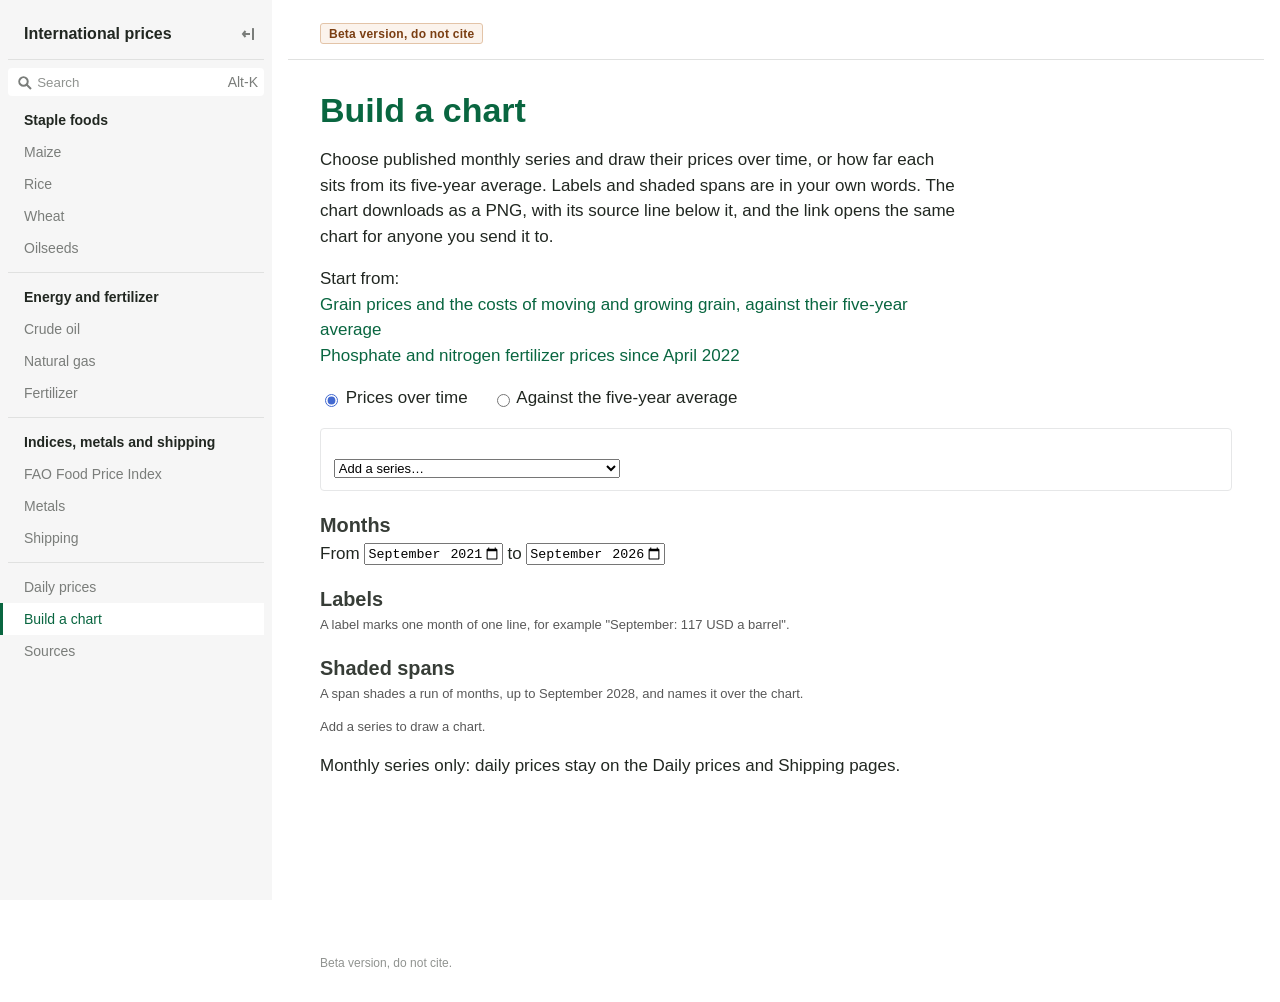
==== build.html @ 590ffc36 "Site build" ====
<!DOCTYPE html>
<html>
<head>
<meta charset="utf-8">
<meta name="viewport" content="width=device-width, initial-scale=1, maximum-scale=1">
<meta name="generator" content="Observable Framework v1.13.4">
<title>Build a chart | International prices</title>
<link rel="preconnect" href="https://fonts.gstatic.com" crossorigin>
<link rel="preload" as="style" href="https://fonts.googleapis.com/css2?family=Source+Serif+4:ital,opsz,wght@0,8..60,200..900;1,8..60,200..900&amp;display=swap" crossorigin>
<link rel="preload" as="style" href="./_import/style.e41ddd15.css">
<link rel="stylesheet" type="text/css" href="https://fonts.googleapis.com/css2?family=Source+Serif+4:ital,opsz,wght@0,8..60,200..900;1,8..60,200..900&amp;display=swap" crossorigin>
<link rel="stylesheet" type="text/css" href="./_import/style.e41ddd15.css">
<link rel="modulepreload" href="./_observablehq/client.f1702668.js">
<link rel="modulepreload" href="./_observablehq/runtime.fa9f71c0.js">
<link rel="modulepreload" href="./_observablehq/stdlib.4fcd34c5.js">
<link rel="modulepreload" href="./_import/components/builder.ec21d744.js">
<link rel="modulepreload" href="./_import/components/fonts.6c240c9a.js">
<link rel="modulepreload" href="./_import/components/builderState.0064c1c8.js">
<link rel="modulepreload" href="./_import/components/commodity.53223391.js">
<link rel="modulepreload" href="./_import/components/format.6a7f54bb.js">
<link rel="modulepreload" href="./_import/components/gapChart.2d4d437c.js">
<link rel="modulepreload" href="./_import/components/priceChart.651ab6d5.js">
<link rel="modulepreload" href="./_import/components/sources.8a8f940e.js">
<link rel="modulepreload" href="./_npm/htl@1.0.0/11521f02.js">
<link rel="modulepreload" href="./_import/components/latest.011583db.js">
<link rel="modulepreload" href="./_import/components/quoteTable.b9e78dae.js">
<link rel="modulepreload" href="./_import/components/chartData.cd747b9e.js">
<link rel="modulepreload" href="./_import/components/png.6f580b3e.js">
<link rel="modulepreload" href="./_npm/@observablehq/plot@0.6.17/93ce672e.js">
<link rel="modulepreload" href="./_npm/apache-arrow@21.2.0/63b06f0b.js">
<link rel="modulepreload" href="./_npm/parquet-wasm@0.9.0/bd2cf640.js">
<link rel="modulepreload" href="./_npm/d3@7.9.0/080cf928.js">
<link rel="modulepreload" href="./_npm/isoformat@0.2.1/604cb63b.js">
<link rel="modulepreload" href="./_npm/interval-tree-1d@1.0.4/f53f17b2.js">
<link rel="modulepreload" href="./_npm/tslib@2.9.1/2dc082bf.js">
<link rel="modulepreload" href="./_npm/flatbuffers@25.9.23/c8db6147.js">
<link rel="modulepreload" href="./_npm/d3-array@3.2.4/b8e751b6.js">
<link rel="modulepreload" href="./_npm/d3-axis@3.0.0/c662ea05.js">
<link rel="modulepreload" href="./_npm/d3-brush@3.0.0/d162d8c6.js">
<link rel="modulepreload" href="./_npm/d3-chord@3.0.1/5cedd0be.js">
<link rel="modulepreload" href="./_npm/d3-color@3.1.0/65d51007.js">
<link rel="modulepreload" href="./_npm/d3-contour@4.0.2/c576a91a.js">
<link rel="modulepreload" href="./_npm/d3-delaunay@6.0.4/8b43826d.js">
<link rel="modulepreload" href="./_npm/d3-dispatch@3.0.1/3fb06f14.js">
<link rel="modulepreload" href="./_npm/d3-drag@3.0.0/20b76948.js">
<link rel="modulepreload" href="./_npm/d3-dsv@3.0.1/097745a2.js">
<link rel="modulepreload" href="./_npm/d3-ease@3.0.1/8683b012.js">
<link rel="modulepreload" href="./_npm/d3-fetch@3.0.1/5c319046.js">
<link rel="modulepreload" href="./_npm/d3-force@3.0.0/33924f3e.js">
<link rel="modulepreload" href="./_npm/d3-format@3.1.2/8d67a1ae.js">
<link rel="modulepreload" href="./_npm/d3-geo@3.1.1/8037bd0b.js">
<link rel="modulepreload" href="./_npm/d3-hierarchy@3.1.2/a9ba0229.js">
<link rel="modulepreload" href="./_npm/d3-interpolate@3.0.1/e0a47f97.js">
<link rel="modulepreload" href="./_npm/d3-path@3.1.0/f9e9e0ab.js">
<link rel="modulepreload" href="./_npm/d3-polygon@3.0.1/2da8eb3b.js">
<link rel="modulepreload" href="./_npm/d3-quadtree@3.0.1/09002e01.js">
<link rel="modulepreload" href="./_npm/d3-random@3.0.1/5108797c.js">
<link rel="modulepreload" href="./_npm/d3-scale@4.0.2/c9f2571b.js">
<link rel="modulepreload" href="./_npm/d3-scale-chromatic@3.1.0/f3c78e0d.js">
<link rel="modulepreload" href="./_npm/d3-selection@3.0.0/28717d05.js">
<link rel="modulepreload" href="./_npm/d3-shape@3.2.0/7c6e2a50.js">
<link rel="modulepreload" href="./_npm/d3-time@3.1.0/3d1d57c6.js">
<link rel="modulepreload" href="./_npm/d3-time-format@4.1.0/643581a8.js">
<link rel="modulepreload" href="./_npm/d3-timer@3.0.1/e99232db.js">
<link rel="modulepreload" href="./_npm/d3-transition@3.0.1/bd07fd9a.js">
<link rel="modulepreload" href="./_npm/d3-zoom@3.0.0/d09f7cc9.js">
<link rel="modulepreload" href="./_npm/binary-search-bounds@2.0.5/5f640032.js">
<link rel="modulepreload" href="./_npm/internmap@2.0.3/af036d7e.js">
<link rel="modulepreload" href="./_npm/delaunator@5.1.0/7b06abe7.js">
<link rel="modulepreload" href="./_npm/robust-predicates@3.0.3/b42f30a7.js">
<link rel="icon" href="data:,"><meta name="robots" content="noindex">
<script type="module">

import {define} from "./_observablehq/client.f1702668.js";
import {registerFile} from "./_observablehq/stdlib.4fcd34c5.js";

registerFile("./data/monthly/fpi.parquet", {"name":"./data/monthly/fpi.parquet","path":"./_file/data/monthly/fpi.cd164179.parquet","lastModified":1793461424431,"size":3063});
registerFile("./data/monthly/history.parquet", {"name":"./data/monthly/history.parquet","path":"./_file/data/monthly/history.7e1f4023.parquet","lastModified":1793461424431,"size":44760});
registerFile("./data/monthly/meta.json", {"name":"./data/monthly/meta.json","mimeType":"application/json","path":"./_file/data/monthly/meta.fbe0e3db.json","lastModified":1793461424431,"size":310});
registerFile("./data/monthly/prices.parquet", {"name":"./data/monthly/prices.parquet","path":"./_file/data/monthly/prices.e11b3de3.parquet","lastModified":1793461424431,"size":10857});
registerFile("./fonts/OpenSans-Bold.ttf", {"name":"./fonts/OpenSans-Bold.ttf","mimeType":"font/ttf","path":"./_file/fonts/OpenSans-Bold.5894a364.ttf","lastModified":1793461424433,"size":224592});
registerFile("./fonts/OpenSans-Italic.ttf", {"name":"./fonts/OpenSans-Italic.ttf","mimeType":"font/ttf","path":"./_file/fonts/OpenSans-Italic.a54dc848.ttf","lastModified":1793461424433,"size":212896});
registerFile("./fonts/OpenSans-Regular.ttf", {"name":"./fonts/OpenSans-Regular.ttf","mimeType":"font/ttf","path":"./_file/fonts/OpenSans-Regular.e64e508b.ttf","lastModified":1793461424433,"size":217360});

define({id: "650b708c", inputs: ["FileAttachment"], outputs: ["builder","prices","history","fpi","meta"], body: async (FileAttachment) => {
const {builder} = await import("./_import/components/builder.ec21d744.js");
const prices = FileAttachment("./data/monthly/prices.parquet").parquet();
const history = FileAttachment("./data/monthly/history.parquet").parquet();
const fpi = FileAttachment("./data/monthly/fpi.parquet").parquet();
const meta = FileAttachment("./data/monthly/meta.json").json();
return {builder,prices,history,fpi,meta};
}});

define({id: "db54a0c3", inputs: ["display","builder","prices","history","fpi","meta","width"], body: (display,builder,prices,history,fpi,meta,width) => {
display(builder({prices, history, fpi, meta, width}));
}});

</script>
</head>
<body>
<input id="observablehq-sidebar-toggle" type="checkbox" title="Toggle sidebar">
<label id="observablehq-sidebar-backdrop" for="observablehq-sidebar-toggle"></label>
<nav id="observablehq-sidebar">
  <ol>
    <label id="observablehq-sidebar-close" for="observablehq-sidebar-toggle"></label>
    <li class="observablehq-link"><a href="./">International prices</a></li>
  </ol>
  <div id="observablehq-search"><input type="search" placeholder="Search"></div>
  <div id="observablehq-search-results"></div>
  <script>{const o=document.querySelector("#observablehq-search");o.setAttribute("data-shortcut",`${/Mac|iPhone/.test(navigator.platform)?"\u2318":"Alt-"}K`);const t=o.querySelector("input"),r=()=>import("./_observablehq/search.5240df30.js");t.addEventListener("focus",r,{once:!0}),t.addEventListener("keydown",r,{once:!0});const c=document.querySelector("#observablehq-sidebar-toggle");addEventListener("keydown",e=>{(e.code==="KeyK"&&e.metaKey&&!e.altKey&&!e.ctrlKey||e.key==="/"&&!e.metaKey&&!e.altKey&&!e.ctrlKey&&e.target===document.body)&&(c.checked?t.focus():(c.click(),t.focus(),c.click()),t.select(),e.preventDefault())});}</script>
  <section>
    <summary>Staple foods</summary>
    <ol>
    <li class="observablehq-link"><a href="./maize">Maize</a></li>
    <li class="observablehq-link"><a href="./rice">Rice</a></li>
    <li class="observablehq-link"><a href="./wheat">Wheat</a></li>
    <li class="observablehq-link"><a href="./oilseeds">Oilseeds</a></li>
    </ol>
  </section>
  <section>
    <summary>Energy and fertilizer</summary>
    <ol>
    <li class="observablehq-link"><a href="./crude-oil">Crude oil</a></li>
    <li class="observablehq-link"><a href="./natural-gas">Natural gas</a></li>
    <li class="observablehq-link"><a href="./fertilizer">Fertilizer</a></li>
    </ol>
  </section>
  <section>
    <summary>Indices, metals and shipping</summary>
    <ol>
    <li class="observablehq-link"><a href="./food-price-index">FAO Food Price Index</a></li>
    <li class="observablehq-link"><a href="./metals">Metals</a></li>
    <li class="observablehq-link"><a href="./shipping">Shipping</a></li>
    </ol>
  </section>
  <ol>
    <li class="observablehq-link"><a href="./daily">Daily prices</a></li>
    <li class="observablehq-link observablehq-link-active"><a href="./build">Build a chart</a></li>
    <li class="observablehq-link"><a href="./sources">Sources</a></li>
  </ol>
</nav>
<script>{const e=document.querySelector("#observablehq-sidebar"),o=document.querySelector("#observablehq-sidebar-toggle"),r=sessionStorage.getItem("observablehq-sidebar");r?o.checked=r==="true":o.indeterminate=!0;for(const t of document.querySelectorAll("#observablehq-sidebar summary")){const s=t.parentElement;switch(sessionStorage.getItem(`observablehq-sidebar:${t.textContent}`)){case"true":s.open=!0;break;case"false":s.classList.contains("observablehq-section-active")||(s.open=!1);break}}addEventListener("beforeunload",()=>sessionStorage.setItem("observablehq-sidebar-scrolly",`${e.scrollTop}`));const a=sessionStorage.getItem("observablehq-sidebar-scrolly");a!=null&&(e.style.cssText="overflow: hidden;",e.scrollTop=+a,e.style.cssText="");}</script>
<div id="observablehq-center">
<header id="observablehq-header">
<span class="beta-tag">Beta version, do not cite</span>
</header>
<main id="observablehq-main" class="observablehq">
<h1 id="build-a-chart" tabindex="-1"><a class="observablehq-header-anchor" href="#build-a-chart">Build a chart</a></h1>
<p>Choose published monthly series and draw their prices over time, or how far each sits from its
five-year average. Labels and shaded spans are in your own words. The chart downloads as a PNG,
with its source line below it, and the link opens the same chart for anyone you send it to.</p>
<div class="observablehq observablehq--block"><!--:650b708c:--></div>
<div class="observablehq observablehq--block"><!--:db54a0c3:--></div>
<p>Monthly series only: daily prices stay on the Daily prices and Shipping pages.</p>
</main>
<footer id="observablehq-footer">
<div>Beta version, do not cite.</div>
</footer>
</div>
</body>
</html>
---- _import/style.e41ddd15.css ----
:root{--monospace: Menlo, Consolas, monospace;--monospace-font: 14px/1.5 var(--monospace);--serif: "Source Serif 4", "Iowan Old Style", "Apple Garamond", "Palatino Linotype", "Times New Roman", "Droid Serif", Times, serif, "Apple Color Emoji", "Segoe UI Emoji", "Segoe UI Symbol";--sans-serif: -apple-system, BlinkMacSystemFont, "avenir next", avenir, helvetica, "helvetica neue", ubuntu, roboto, noto, "segoe ui", arial, sans-serif;--theme-blue: #4269d0;--theme-green: #3ca951;--theme-red: #ff725c;--theme-yellow: #efb118}html{-webkit-text-size-adjust:100%;-webkit-font-smoothing:antialiased;-moz-osx-font-smoothing:grayscale;background:var(--theme-background);color:var(--theme-foreground)}body{font:17px/1.5 var(--serif);margin:0}a[href]{color:var(--theme-foreground-focus)}h1,h2,h3,h4,h5,h6{color:var(--theme-foreground-alt);font-weight:700;line-height:1.15;margin-top:0;margin-bottom:.25rem;text-wrap:balance}h2+p,h3+p,h4+p,h2+table,h3+table,h4+table{margin-top:0}h1+h2{color:var(--theme-foreground);font-size:20px;font-style:italic;font-weight:400;margin-bottom:1rem}a[href]{text-decoration:none}a[href]:hover,a[href]:focus{text-decoration:underline}h1 code,h2 code,h3 code,h4 code,h5 code,h6 code{font-size:90%}pre{line-height:1.5}pre,code,tt{font-family:var(--monospace);font-size:14px}img{max-width:100%}p,table,figure,figcaption,h1,h2,h3,h4,h5,h6,.katex-display{max-width:640px}blockquote,ol,ul{max-width:600px}blockquote{margin:1rem 1.5rem}ul ol{padding-left:28px}hr{height:1px;margin:1rem 0;padding:1rem 0;border:none;background:no-repeat center/100% 1px linear-gradient(to right,var(--theme-foreground-faintest),var(--theme-foreground-faintest))}pre{background-color:var(--theme-background-alt);border-radius:4px;margin:1rem -1rem;max-width:960px;min-height:1.5em;padding:.5rem 1rem;overflow-x:auto;box-sizing:border-box}input:not([type]),input[type=email],input[type=number],input[type=password],input[type=range],input[type=search],input[type=tel],input[type=text],input[type=url]{width:240px}input,canvas,button{vertical-align:middle}button,input,textarea{accent-color:var(--theme-blue)}table{width:100%;border-collapse:collapse;font:13px/1.2 var(--sans-serif)}table pre,table code,table tt{font-size:inherit;line-height:inherit}th>pre:only-child,td>pre:only-child{margin:0;padding:0}th{color:var(--theme-foreground);text-align:left;vertical-align:bottom}td{color:var(--theme-foreground-alt);vertical-align:top}th,td{padding:3px 6.5px 3px 0}th:last-child,td:last-child{padding-right:0}tr:not(:last-child){border-bottom:solid 1px var(--theme-foreground-faintest)}thead tr{border-bottom:solid 1px var(--theme-foreground-fainter)}figure,table{margin:1rem 0}figure img{max-width:100%}figure>h2,figure>h3{font-family:var(--sans-serif)}figure>h2{font-size:20px}figure>h3{font-size:16px;font-weight:400}figcaption{font:small var(--sans-serif);color:var(--theme-foreground-muted)}a[href].observablehq-header-anchor{color:inherit}:root{--font-big: 700 32px/1 var(--sans-serif);--font-small: 14px var(--sans-serif)}.big{font:var(--font-big)}.small{font:var(--font-small)}.red{color:var(--theme-red)}.yellow{color:var(--theme-yellow)}.green{color:var(--theme-green)}.blue{color:var(--theme-blue)}.muted{color:var(--theme-foreground-muted)}.observablehq--draft>h1:first-of-type:after{content:" [DRAFT]";color:var(--theme-foreground-muted)}:root{--theme-caret: url("data:image/svg+xml,%3Csvg xmlns='http://www.w3.org/2000/svg' width='16' height='16' viewBox='0 0 16 16'%3E%3Cpath d='M5 7L8.125 9.5L11.25 7' stroke='black' stroke-width='1.5' stroke-linecap='round' fill='none'/%3E%3C/svg%3E");--theme-toggle: url("data:image/svg+xml,%3Csvg xmlns='http://www.w3.org/2000/svg' width='16' height='16' viewBox='0 0 16 16'%3E%3Cpath d='m10.5,11 2.5-3-2.5-3 M6,8h7' fill='none' stroke='black' stroke-width='2'/%3E%3Crect x='2' y='2' fill='currentColor' height='12' rx='0.5' width='2'/%3E%3C/svg%3E");--theme-magnifier: url("data:image/svg+xml,%3Csvg xmlns='http://www.w3.org/2000/svg' width='16' height='16' viewBox='0 0 16 16'%3E%3Cpath stroke='currentColor' stroke-width='2' fill='none' d='M15,15L10.5,10.5a3,3 0 1,0 -6 -6a3,3 0 1,0 6 6'%3E%3C/path%3E%3C/svg%3E");--observablehq-max-width: 1440px;--observablehq-header-height: 2.2rem;scroll-padding-top:2.5rem}:root:has(#observablehq-header){scroll-padding-top:calc(var(--observablehq-header-height) + 2.5rem)}body{max-width:var(--observablehq-max-width);margin:auto}#observablehq-main,#observablehq-header,#observablehq-footer{margin:1rem auto}#observablehq-header{position:fixed;top:0;left:calc(max(0rem,(100vw - var(--observablehq-max-width)) / 2) + var(--observablehq-inset-left) + 2rem);right:calc(max(0rem,(100vw - var(--observablehq-max-width)) / 2) + var(--observablehq-inset-right) + 2rem);z-index:2;display:flex;align-items:center;gap:.5rem;height:var(--observablehq-header-height);margin:0 -2rem 2rem;padding:1rem 2rem .5rem;background:var(--theme-background);border-bottom:solid 1px var(--theme-foreground-faintest);font:500 16px var(--sans-serif)}#observablehq-main{min-height:calc(100vh - 20rem);position:relative;z-index:0}#observablehq-header~#observablehq-main{margin-top:calc(var(--observablehq-header-height) + 1.5rem + 2rem)}#observablehq-footer{display:block;margin-top:10rem;font:12px var(--sans-serif);color:var(--theme-foreground-faint)}#observablehq-footer nav{display:grid;max-width:640px;grid-template-columns:1fr 1fr;column-gap:1rem;margin-bottom:1rem}#observablehq-footer nav a{display:flex;flex-direction:column;border:1px solid var(--theme-foreground-fainter);border-radius:8px;padding:1rem;line-height:1rem;text-decoration:none}#observablehq-footer nav a span{font-size:14px}#observablehq-footer nav a:hover span{text-decoration:underline}#observablehq-footer nav a:hover{border-color:var(--theme-foreground-focus)}#observablehq-footer nav a[rel=prev]{grid-column:1;align-items:start}#observablehq-footer nav a[rel=next]{grid-column:2;align-items:end}#observablehq-footer nav a:before{color:var(--theme-foreground-faint)}#observablehq-footer nav a[rel=prev]:before{content:"Previous page"}#observablehq-footer nav a[rel=next]:before{content:"Next page"}#observablehq-center{margin:2rem;--observablehq-inset-left: 0rem;--observablehq-inset-right: 0rem}#observablehq-sidebar{--observablehq-sidebar-padding-left: max(0rem, (100vw - var(--observablehq-max-width)) / 2) ;position:fixed;background:var(--theme-background-alt);color:var(--theme-foreground-muted);font:14px var(--sans-serif);visibility:hidden;font-weight:500;width:calc(272px + var(--observablehq-sidebar-padding-left));z-index:3;top:0;bottom:0;left:-272px;box-sizing:border-box;padding:0 .5rem 1rem calc(var(--observablehq-sidebar-padding-left) + .5rem);overflow-y:auto}#observablehq-sidebar ol,#observablehq-toc ol{list-style:none;margin:0;padding:0}#observablehq-sidebar>ol,#observablehq-sidebar>details,#observablehq-sidebar>section{position:relative;padding-bottom:.5rem;margin:.5rem 0;border-bottom:solid 1px var(--theme-foreground-faintest)}#observablehq-sidebar>ol:first-child{position:sticky;top:0;z-index:1;font-size:16px;font-weight:700;padding-top:1rem;margin:0;color:var(--theme-foreground)}#observablehq-sidebar>ol:first-child:before{content:"";position:absolute;inset:0 -.5rem;background:var(--theme-background-alt)}#observablehq-sidebar>ol:first-child>li{position:relative}#observablehq-sidebar>ol:first-child>li>a{height:calc(var(--observablehq-header-height) - 1rem)}#observablehq-sidebar>ol:last-child,#observablehq-sidebar>details:last-child,#observablehq-sidebar>section:last-child{border-bottom:none}#observablehq-sidebar summary{font-weight:700;color:var(--theme-foreground);cursor:default}#observablehq-sidebar summary::-webkit-details-marker,#observablehq-sidebar summary::marker{display:none}#observablehq-sidebar details summary:after{position:absolute;right:0;width:1rem;height:1rem;background:var(--theme-foreground-muted);content:"";-webkit-mask:var(--theme-caret);-webkit-mask-repeat:no-repeat;-webkit-mask-position:center;mask:var(--theme-caret);mask-repeat:no-repeat;mask-position:center;padding:.5rem;transition:transform .25s ease;transform:rotate(-90deg);transform-origin:50% 50%}#observablehq-sidebar details summary:hover:after{color:var(--theme-foreground)}#observablehq-sidebar details[open] summary:after{transform:rotate(0)}#observablehq-sidebar-toggle{position:fixed;appearance:none;background:none;top:0;left:0;height:100%;width:2rem;display:flex;align-items:center;justify-content:center;cursor:e-resize;margin:0;color:var(--theme-foreground-muted);z-index:1}#observablehq-sidebar-close{position:absolute;top:1rem;right:0;width:2rem;height:var(--observablehq-header-height);display:flex;align-items:center;justify-content:center;color:var(--theme-foreground-muted);cursor:w-resize;z-index:2}#observablehq-sidebar-toggle:before,#observablehq-sidebar-close:before{content:"";width:1rem;height:1rem;background:currentColor;-webkit-mask:var(--theme-toggle);mask:var(--theme-toggle)}#observablehq-sidebar-close:before{transform:scaleX(-1)}#observablehq-sidebar summary,.observablehq-link a{display:flex;padding:.5rem 1rem .5rem 1.5rem;margin-left:-.5rem;align-items:center}#observablehq-sidebar summary a{flex-grow:1;color:inherit}#observablehq-sidebar summary.observablehq-link{padding:0;margin-left:0}#observablehq-sidebar details summary:hover,.observablehq-link-active a,.observablehq-link a:hover{background:var(--theme-background)}.observablehq-link a:hover{color:var(--theme-foreground-focus)}#observablehq-toc{display:none;position:fixed;color:var(--theme-foreground-muted);font:400 14px var(--sans-serif);z-index:1;top:0;right:calc(max(0rem,(100% - var(--observablehq-max-width)) / 2) + 1rem);bottom:0;overflow-y:auto}#observablehq-header~#observablehq-toc{top:calc(var(--observablehq-header-height) + 1.5rem)}#observablehq-toc nav{width:192px;margin:2rem 0;padding:0 1rem;box-sizing:border-box;border-left:solid 1px var(--theme-foreground-faintest)}#observablehq-toc div{font-weight:700;color:var(--theme-foreground);margin-bottom:.5rem}.observablehq-secondary-link a{display:block;padding:.25rem 0}.observablehq-link:not(.observablehq-link-active) a[href]:not(:hover),.observablehq-secondary-link:not(.observablehq-secondary-link-active) a[href]:not(:hover){color:inherit}.observablehq-link-active,.observablehq-secondary-link-active{position:relative}.observablehq-link-active:before,.observablehq-secondary-link-highlight{content:"";position:absolute;width:3px;background:var(--theme-foreground-focus)}.observablehq-link-active:before{top:0;bottom:0;left:-.5rem}.observablehq-secondary-link-highlight{left:1px;top:2rem;height:0;transition:top .15s ease,height .15s ease}#observablehq-sidebar{transition:visibility .15s 0ms,left .15s 0ms ease}#observablehq-sidebar:focus-within,#observablehq-sidebar-toggle:checked~#observablehq-sidebar{left:0;visibility:initial;box-shadow:0 0 8px 4px #0000001a;transition:visibility 0ms 0ms,left .15s 0ms ease}#observablehq-sidebar-backdrop{display:none;position:fixed;inset:0;z-index:2}#observablehq-sidebar-backdrop:has(~#observablehq-sidebar:focus-within),#observablehq-sidebar-toggle:checked~#observablehq-sidebar-backdrop{display:initial}@media(prefers-color-scheme:dark){#observablehq-sidebar:focus-within,#observablehq-sidebar-toggle:checked~#observablehq-sidebar{box-shadow:0 0 8px 4px #00000080}}@media (min-width: calc(912px + 6rem)){#observablehq-sidebar{transition:none!important}#observablehq-sidebar-toggle:checked~#observablehq-sidebar-backdrop{display:none}#observablehq-sidebar-toggle:checked~#observablehq-sidebar,#observablehq-sidebar-toggle:indeterminate~#observablehq-sidebar{left:0;visibility:initial;box-shadow:none}#observablehq-sidebar-toggle:checked~#observablehq-center,#observablehq-sidebar-toggle:indeterminate~#observablehq-center{--observablehq-inset-left: calc(272px + 1rem) ;--observablehq-inset-right: 1rem;padding-left:var(--observablehq-inset-left);padding-right:1rem}}@media (min-width: calc(832px + 5rem)){#observablehq-toc~#observablehq-main{padding-right:calc(192px + 1rem)}#observablehq-toc{display:block}}@media (min-width: calc(912px + 6rem)){#observablehq-sidebar-toggle:checked~#observablehq-center #observablehq-toc,#observablehq-sidebar-toggle:indeterminate~#observablehq-center #observablehq-toc{display:none}#observablehq-sidebar-toggle:checked~#observablehq-center #observablehq-toc~#observablehq-main,#observablehq-sidebar-toggle:indeterminate~#observablehq-center #observablehq-toc~#observablehq-main{padding-right:0}}@media (min-width: calc(1104px + 7rem)){#observablehq-sidebar-toggle:checked~#observablehq-center #observablehq-toc,#observablehq-sidebar-toggle:indeterminate~#observablehq-center #observablehq-toc,#observablehq-toc{display:block}#observablehq-sidebar-toggle:checked~#observablehq-center #observablehq-toc~#observablehq-main,#observablehq-sidebar-toggle:indeterminate~#observablehq-center #observablehq-toc~#observablehq-main{padding-right:calc(192px + 1rem)}}.observablehq-pre-container{position:relative;margin:1rem -1rem;max-width:960px}.observablehq-pre-container:after{position:absolute;top:0;right:0;height:21px;font:12px var(--sans-serif);color:var(--theme-foreground-muted);background:linear-gradient(to right,transparent,var(--theme-background-alt) 40%);padding:.5rem .5rem .5rem 1.5rem}.observablehq-pre-container[data-language]:after{content:attr(data-language)}.observablehq-pre-container pre{padding-right:4rem;margin:0;max-width:none}.observablehq-pre-copy{position:absolute;top:0;right:0;background:none;color:transparent;border:none;border-radius:4px;padding:0 8px;margin:4px;height:29px;cursor:pointer;z-index:1;display:flex;align-items:center}.observablehq-pre-copied:before{content:"Copied!";position:absolute;right:calc(100% + .25rem);background:linear-gradient(to right,transparent,var(--theme-background-alt) 10%);color:var(--theme-green);font:var(--font-small);padding:4px 8px 4px 16px;pointer-events:none;animation-name:observablehq-pre-copied;animation-duration:.25s;animation-direction:alternate;animation-iteration-count:2}@keyframes observablehq-pre-copied{0%{opacity:0;transform:translate(.5rem)}50%{opacity:1}to{transform:translate(0)}}.observablehq-pre-container[data-copy] .observablehq-pre-copy,.observablehq-pre-container:hover .observablehq-pre-copy,.observablehq-pre-container .observablehq-pre-copy:focus{background:var(--theme-background-alt);color:var(--theme-foreground-faint)}.observablehq-pre-container .observablehq-pre-copy:hover{color:var(--theme-foreground-muted)}.observablehq-pre-container .observablehq-pre-copy:active{color:var(--theme-foreground);background:var(--theme-foreground-faintest)}#observablehq-sidebar.observablehq-search-results>ol:not(:first-child),#observablehq-sidebar.observablehq-search-results>details,#observablehq-sidebar.observablehq-search-results>section{display:none}#observablehq-search{position:relative;padding:.5rem 0 0;display:flex;align-items:center}#observablehq-search input{padding:6px 4px 6px 2.2em;width:100%;border:none;border-radius:4px;background-color:var(--theme-background);font-size:13.3px;height:28px}#observablehq-search input::placeholder{color:var(--theme-foreground-faint)}#observablehq-search:before{position:absolute;left:.5rem;content:"";width:1rem;height:1rem;background:currentColor;-webkit-mask:var(--theme-magnifier);mask:var(--theme-magnifier);pointer-events:none}#observablehq-search:after{position:absolute;right:6px;content:attr(data-shortcut);pointer-events:none}#observablehq-search:focus-within:after{content:""}#observablehq-search-results{--relevance-width: 32px;position:absolute;overflow-y:auto;top:6.5rem;left:var(--observablehq-sidebar-padding-left);right:.5rem;bottom:0}#observablehq-search-results a span{max-width:184px;white-space:nowrap;overflow:hidden;text-overflow:ellipsis}#observablehq-search-results div{text-align:right;font-size:10px;margin:.5em}#observablehq-search-results li{position:relative;display:flex;align-items:center}#observablehq-search-results a{flex-grow:1}#observablehq-search-results li:after,#observablehq-search-results a span:after{content:"";width:var(--relevance-width);height:4px;position:absolute;top:14px;right:.5em;border-radius:2px;background:var(--theme-foreground-muted)}#observablehq-search-results li.observablehq-link-active:after{background:var(--theme-foreground-focus)}#observablehq-search-results a span:after{background:var(--theme-foreground-faintest)}#observablehq-search-results li[data-score="0"]:after{width:calc(var(--relevance-width) * .125)}#observablehq-search-results li[data-score="1"]:after{width:calc(var(--relevance-width) * .25)}#observablehq-search-results li[data-score="2"]:after{width:calc(var(--relevance-width) * .4375)}#observablehq-search-results li[data-score="3"]:after{width:calc(var(--relevance-width) * .625)}#observablehq-search-results li[data-score="4"]:after{width:calc(var(--relevance-width) * .8125)}@media print{#observablehq-center{padding-left:1em!important}#observablehq-sidebar,#observablehq-footer{display:none!important}}#observablehq-main{container-type:inline-size}.grid{margin:1rem 0;display:grid;gap:1rem;grid-auto-rows:1fr}.grid svg{overflow:visible}.grid figure{margin:0}.grid>*>p:first-child{margin-top:0}.grid>*>p:last-child{margin-bottom:0}@container (min-width: 640px){.grid-cols-2,.grid-cols-4{grid-template-columns:repeat(2,minmax(0,1fr))}.grid-cols-2 .grid-colspan-2,.grid-cols-2 .grid-colspan-3,.grid-cols-2 .grid-colspan-4,.grid-cols-4 .grid-colspan-2,.grid-cols-4 .grid-colspan-3,.grid-cols-4 .grid-colspan-4{grid-column:span 2}}@container (min-width: 720px){.grid-cols-3{grid-template-columns:repeat(3,minmax(0,1fr))}.grid-cols-3 .grid-colspan-2{grid-column:span 2}.grid-cols-3 .grid-colspan-3{grid-column:span 3}}@container (min-width: 1080px){.grid-cols-4{grid-template-columns:repeat(4,minmax(0,1fr))}.grid-cols-4 .grid-colspan-3{grid-column:span 3}.grid-cols-4 .grid-colspan-4{grid-column:span 4}}.grid-rowspan-2{grid-row:span 2}.grid-rowspan-3{grid-row:span 3}.grid-rowspan-4{grid-row:span 4}.note,.tip,.warning,.caution{border-left:solid 1px;border-radius:0 4px 4px 0;padding:1rem 2rem;margin:1rem 0;box-sizing:border-box;max-width:640px}.note:before,.tip:before,.warning:before,.caution:before{display:block;margin-bottom:1rem;font-weight:700}.note{border-left-color:var(--theme-foreground-fainter);background-color:var(--theme-background-alt)}.note:before{content:"Note";color:var(--theme-foreground-muted)}.tip{border-left-color:var(--theme-green);background-color:color-mix(in srgb,var(--theme-green),var(--theme-background) 90%)}.tip:before{content:"Tip";color:var(--theme-green)}.warning{border-left-color:var(--theme-yellow);background-color:color-mix(in srgb,var(--theme-yellow),var(--theme-background) 90%)}.warning:before{content:"Warning";color:var(--theme-yellow)}.caution{border-left-color:var(--theme-red);background-color:color-mix(in srgb,var(--theme-red),var(--theme-background) 90%)}.caution:before{content:"Caution";color:var(--theme-red)}.note[label]:before,.tip[label]:before,.warning[label]:before,.caution[label]:before{content:attr(label)}.note>:first-child,.tip>:first-child,.warning>:first-child,.caution>:first-child{margin-top:0}.note>:last-child,.tip>:last-child,.warning>:last-child,.caution>:last-child{margin-bottom:0}.card{background:var(--theme-background-alt);border:solid 1px var(--theme-foreground-faintest);border-radius:.75rem;padding:1rem;margin:1rem 0;font:14px var(--sans-serif)}.grid>.card{margin:0}.card>:first-child,.card>:first-child>:first-child{margin-top:0}.card>:last-child,.card>:last-child>:last-child{margin-bottom:0}.card h2,.card h3{font-size:inherit}.card h2{font-weight:500;font-size:15px}.card h3{font-weight:400;color:var(--theme-foreground-muted)}.card h2~svg,.card h3~svg,.card h2~p,.card h3~p{margin-top:1rem}.observablehq--block:empty{margin:0}@keyframes observablehq-loading{0%{transform:rotate(0)}to{transform:rotate(360deg)}}observablehq-loading{font:var(--monospace-font);color:var(--theme-foreground-muted);display:inline-block;transform-origin:.32em 55%;animation-name:observablehq-loading;animation-timing-function:linear;animation-duration:1s;animation-iteration-count:infinite}observablehq-loading:before{content:"\21bb"}.observablehq--block observablehq-loading{display:block}.observablehq--block{margin:1rem 0}.observablehq--block .observablehq,.observablehq--block .observablehq--inspect{display:block}.observablehq--collapsed,.observablehq--expanded.observablehq--inspect a{cursor:pointer}.observablehq--caret{margin-right:4px;vertical-align:baseline}.observablehq--field{text-indent:-1rem;margin-left:1rem}.observablehq--inspect{font:var(--monospace-font);overflow-x:auto;white-space:pre}.observablehq--inspect.observablehq--import{white-space:normal}.observablehq--inspect::-webkit-scrollbar{display:none}.observablehq--error .observablehq--inspect{word-break:break-all;white-space:pre-wrap}.observablehq--string-expand{margin-left:6px;padding:2px 6px;border-radius:2px;font-size:80%;background:var(--theme-background-alt);cursor:pointer;vertical-align:middle}.observablehq--keyword,.hljs-doctag,.hljs-keyword,.hljs-meta .hljs-keyword,.hljs-template-tag,.hljs-template-variable,.hljs-type,.hljs-variable.language_{color:var(--syntax-keyword)}.observablehq--symbol,.hljs-title,.hljs-title.class_,.hljs-title.class_.inherited__,.hljs-title.function_{color:var(--syntax-entity)}.observablehq--index,.observablehq--key,.hljs-attr,.hljs-attribute,.hljs-meta,.hljs-operator,.hljs-variable,.hljs-selector-attr,.hljs-selector-class,.hljs-selector-id{color:var(--syntax-constant)}.observablehq--regexp,.observablehq--string,.hljs-regexp,.hljs-string,.hljs-meta .hljs-string{color:var(--syntax-string)}.observablehq--null,.observablehq--undefined,.hljs-built_in,.hljs-literal,.hljs-symbol{color:var(--syntax-variable)}.observablehq--prototype-key,.observablehq--empty,.hljs-comment,.hljs-formula{color:var(--syntax-comment)}.observablehq--bigint,.observablehq--boolean,.observablehq--date,.observablehq--forbidden,.observablehq--number,.hljs-name,.hljs-number,.hljs-quote,.hljs-selector-tag,.hljs-selector-pseudo{color:var(--syntax-entity-tag)}.hljs-subst{color:var(--syntax-storage-modifier-import)}.hljs-section{color:var(--syntax-markup-heading);font-weight:700}.hljs-bullet{color:var(--syntax-markup-list)}.hljs-emphasis{color:var(--syntax-markup-italic);font-style:italic}.hljs-strong{color:var(--syntax-markup-bold);font-weight:700}.hljs-addition{color:var(--syntax-markup-inserted);background-color:var(--syntax-markup-inserted-background)}.hljs-deletion{color:var(--syntax-markup-deleted);background-color:var(--syntax-markup-deleted-background)}.observablehq--empty{font-style:oblique}.observablehq--error{color:var(--syntax-keyword)}.plot-d6a7b5{--plot-background: var(--theme-background)}p .plot-d6a7b5{display:inline-block}:root{--syntax-keyword: #d73a49;--syntax-entity: #6f42c1;--syntax-constant: #005cc5;--syntax-string: #032f62;--syntax-variable: #e36209;--syntax-comment: var(--theme-foreground-muted);--syntax-entity-tag: #22863a;--syntax-storage-modifier-import: #24292e;--syntax-markup-heading: #005cc5;--syntax-markup-list: #735c0f;--syntax-markup-italic: #24292e;--syntax-markup-bold: #24292e;--syntax-markup-inserted: #22863a;--syntax-markup-inserted-background: #f0fff4;--syntax-markup-deleted: #b31d28;--syntax-markup-deleted-background: #ffeef0}:root{--theme-background-b: color-mix(in srgb, var(--theme-foreground) 4%, var(--theme-background-a));--theme-background: var(--theme-background-a);--theme-background-alt: var(--theme-background-b);--theme-foreground-alt: color-mix(in srgb, var(--theme-foreground) 90%, var(--theme-background-a));--theme-foreground-muted: color-mix(in srgb, var(--theme-foreground) 60%, var(--theme-background-a));--theme-foreground-faint: color-mix(in srgb, var(--theme-foreground) 50%, var(--theme-background-a));--theme-foreground-fainter: color-mix(in srgb, var(--theme-foreground) 30%, var(--theme-background-a));--theme-foreground-faintest: color-mix(in srgb, var(--theme-foreground) 14%, var(--theme-background-a));color-scheme:light}:root{--theme-foreground: #1b1e23;--theme-foreground-focus: #3b5fc0;--theme-background-a: #ffffff}:root{--sans-serif: "Open Sans", "Segoe UI", "Liberation Sans", Arial, sans-serif;--theme-foreground: #212721;--theme-foreground-focus: #096640;--brand-primary: #096640;--brand-secondary-light: #e4f1ef;--brand-accent: #a95b24;--gray-axis: #adadad;--gray-grid: #d1d3d4;--row-alt: #fafafa}body,#observablehq-main{font-family:var(--sans-serif)}h1{color:var(--brand-primary);max-width:none}.page-meta{font-size:14px;color:#585858;margin:-.5rem 0 1rem}.banner{border-left:4px solid var(--brand-accent);background:#fbf3ec;padding:.6rem .9rem;margin:1rem 0;font-size:14px;max-width:960px}.beta-tag{display:inline-block;font-size:12px;font-weight:600;letter-spacing:.02em;color:#7a3e12;background:#fbf3ec;border:1px solid #e3c4a8;border-radius:3px;padding:.15rem .5rem}table.quote{border-collapse:collapse;font-size:14px;max-width:none;font-variant-numeric:tabular-nums}table.quote th{background:var(--brand-secondary-light);text-align:right;padding:6px 8px;vertical-align:bottom}table.quote th:first-child,table.quote td:first-child,table.quote th.text,table.quote td.text{text-align:left}table.quote td{text-align:right;padding:5px 8px;border-bottom:1px solid var(--gray-grid)}table.quote tbody tr:nth-child(2n) td{background:var(--row-alt)}table.quote .level{font-weight:700}table.sources td{vertical-align:top}table.sources tbody tr:nth-child(2n) td{background:none}table.sources tr.group-start td{border-top:1px solid var(--gray-axis)}.table-wrap{overflow-x:auto;max-width:100%}.table-note{font-size:13px;color:#585858;margin:.4rem 0 1.4rem;max-width:960px}.table-caption{font-weight:600;margin:1.4rem 0 .3rem}.chart-block{margin:1rem 0 1.6rem}.chart-tools{display:flex;gap:.75rem;align-items:baseline;flex-wrap:wrap;font-size:13px}.chart-tools button{font:inherit;border:1px solid var(--brand-primary);color:var(--brand-primary);background:#fff;padding:3px 10px;border-radius:4px;cursor:pointer}.builder fieldset{border:1px solid #E6E7E8;border-radius:4px;margin:.8rem 0;padding:.6rem .8rem}.builder ol{padding-left:1.2rem}.builder li{display:grid;grid-template-columns:minmax(10rem,1fr) minmax(8rem,16rem) repeat(3,auto);gap:.4rem;align-items:center;margin:.3rem 0}.builder-row{display:flex;flex-wrap:wrap;gap:.4rem;align-items:center;margin:.3rem 0}.builder-row input[type=text]{min-width:14rem}.builder button,.builder select{font:inherit;font-size:13px}.builder select,.builder input{max-width:100%;box-sizing:border-box}.builder fieldset,.builder li input{min-width:0}@media(max-width:640px){.builder li{grid-template-columns:minmax(0,1fr) repeat(3,auto)}.builder li input{width:100%}.builder li .series-name{grid-column:1 / -1}.builder-row input[type=text]{min-width:0;flex:1 1 100%}}.builder h3{margin-top:1.4rem}.builder-examples a{display:block}.builder-type label{margin-right:1.2rem}.builder .hint{color:#585858;font-size:13px}.source-line{font-size:13px;color:#424242;user-select:all}@media(max-width:640px){table.quote{font-size:13px}}
---- _import/style.e41ddd15.css ----
:root{--monospace: Menlo, Consolas, monospace;--monospace-font: 14px/1.5 var(--monospace);--serif: "Source Serif 4", "Iowan Old Style", "Apple Garamond", "Palatino Linotype", "Times New Roman", "Droid Serif", Times, serif, "Apple Color Emoji", "Segoe UI Emoji", "Segoe UI Symbol";--sans-serif: -apple-system, BlinkMacSystemFont, "avenir next", avenir, helvetica, "helvetica neue", ubuntu, roboto, noto, "segoe ui", arial, sans-serif;--theme-blue: #4269d0;--theme-green: #3ca951;--theme-red: #ff725c;--theme-yellow: #efb118}html{-webkit-text-size-adjust:100%;-webkit-font-smoothing:antialiased;-moz-osx-font-smoothing:grayscale;background:var(--theme-background);color:var(--theme-foreground)}body{font:17px/1.5 var(--serif);margin:0}a[href]{color:var(--theme-foreground-focus)}h1,h2,h3,h4,h5,h6{color:var(--theme-foreground-alt);font-weight:700;line-height:1.15;margin-top:0;margin-bottom:.25rem;text-wrap:balance}h2+p,h3+p,h4+p,h2+table,h3+table,h4+table{margin-top:0}h1+h2{color:var(--theme-foreground);font-size:20px;font-style:italic;font-weight:400;margin-bottom:1rem}a[href]{text-decoration:none}a[href]:hover,a[href]:focus{text-decoration:underline}h1 code,h2 code,h3 code,h4 code,h5 code,h6 code{font-size:90%}pre{line-height:1.5}pre,code,tt{font-family:var(--monospace);font-size:14px}img{max-width:100%}p,table,figure,figcaption,h1,h2,h3,h4,h5,h6,.katex-display{max-width:640px}blockquote,ol,ul{max-width:600px}blockquote{margin:1rem 1.5rem}ul ol{padding-left:28px}hr{height:1px;margin:1rem 0;padding:1rem 0;border:none;background:no-repeat center/100% 1px linear-gradient(to right,var(--theme-foreground-faintest),var(--theme-foreground-faintest))}pre{background-color:var(--theme-background-alt);border-radius:4px;margin:1rem -1rem;max-width:960px;min-height:1.5em;padding:.5rem 1rem;overflow-x:auto;box-sizing:border-box}input:not([type]),input[type=email],input[type=number],input[type=password],input[type=range],input[type=search],input[type=tel],input[type=text],input[type=url]{width:240px}input,canvas,button{vertical-align:middle}button,input,textarea{accent-color:var(--theme-blue)}table{width:100%;border-collapse:collapse;font:13px/1.2 var(--sans-serif)}table pre,table code,table tt{font-size:inherit;line-height:inherit}th>pre:only-child,td>pre:only-child{margin:0;padding:0}th{color:var(--theme-foreground);text-align:left;vertical-align:bottom}td{color:var(--theme-foreground-alt);vertical-align:top}th,td{padding:3px 6.5px 3px 0}th:last-child,td:last-child{padding-right:0}tr:not(:last-child){border-bottom:solid 1px var(--theme-foreground-faintest)}thead tr{border-bottom:solid 1px var(--theme-foreground-fainter)}figure,table{margin:1rem 0}figure img{max-width:100%}figure>h2,figure>h3{font-family:var(--sans-serif)}figure>h2{font-size:20px}figure>h3{font-size:16px;font-weight:400}figcaption{font:small var(--sans-serif);color:var(--theme-foreground-muted)}a[href].observablehq-header-anchor{color:inherit}:root{--font-big: 700 32px/1 var(--sans-serif);--font-small: 14px var(--sans-serif)}.big{font:var(--font-big)}.small{font:var(--font-small)}.red{color:var(--theme-red)}.yellow{color:var(--theme-yellow)}.green{color:var(--theme-green)}.blue{color:var(--theme-blue)}.muted{color:var(--theme-foreground-muted)}.observablehq--draft>h1:first-of-type:after{content:" [DRAFT]";color:var(--theme-foreground-muted)}:root{--theme-caret: url("data:image/svg+xml,%3Csvg xmlns='http://www.w3.org/2000/svg' width='16' height='16' viewBox='0 0 16 16'%3E%3Cpath d='M5 7L8.125 9.5L11.25 7' stroke='black' stroke-width='1.5' stroke-linecap='round' fill='none'/%3E%3C/svg%3E");--theme-toggle: url("data:image/svg+xml,%3Csvg xmlns='http://www.w3.org/2000/svg' width='16' height='16' viewBox='0 0 16 16'%3E%3Cpath d='m10.5,11 2.5-3-2.5-3 M6,8h7' fill='none' stroke='black' stroke-width='2'/%3E%3Crect x='2' y='2' fill='currentColor' height='12' rx='0.5' width='2'/%3E%3C/svg%3E");--theme-magnifier: url("data:image/svg+xml,%3Csvg xmlns='http://www.w3.org/2000/svg' width='16' height='16' viewBox='0 0 16 16'%3E%3Cpath stroke='currentColor' stroke-width='2' fill='none' d='M15,15L10.5,10.5a3,3 0 1,0 -6 -6a3,3 0 1,0 6 6'%3E%3C/path%3E%3C/svg%3E");--observablehq-max-width: 1440px;--observablehq-header-height: 2.2rem;scroll-padding-top:2.5rem}:root:has(#observablehq-header){scroll-padding-top:calc(var(--observablehq-header-height) + 2.5rem)}body{max-width:var(--observablehq-max-width);margin:auto}#observablehq-main,#observablehq-header,#observablehq-footer{margin:1rem auto}#observablehq-header{position:fixed;top:0;left:calc(max(0rem,(100vw - var(--observablehq-max-width)) / 2) + var(--observablehq-inset-left) + 2rem);right:calc(max(0rem,(100vw - var(--observablehq-max-width)) / 2) + var(--observablehq-inset-right) + 2rem);z-index:2;display:flex;align-items:center;gap:.5rem;height:var(--observablehq-header-height);margin:0 -2rem 2rem;padding:1rem 2rem .5rem;background:var(--theme-background);border-bottom:solid 1px var(--theme-foreground-faintest);font:500 16px var(--sans-serif)}#observablehq-main{min-height:calc(100vh - 20rem);position:relative;z-index:0}#observablehq-header~#observablehq-main{margin-top:calc(var(--observablehq-header-height) + 1.5rem + 2rem)}#observablehq-footer{display:block;margin-top:10rem;font:12px var(--sans-serif);color:var(--theme-foreground-faint)}#observablehq-footer nav{display:grid;max-width:640px;grid-template-columns:1fr 1fr;column-gap:1rem;margin-bottom:1rem}#observablehq-footer nav a{display:flex;flex-direction:column;border:1px solid var(--theme-foreground-fainter);border-radius:8px;padding:1rem;line-height:1rem;text-decoration:none}#observablehq-footer nav a span{font-size:14px}#observablehq-footer nav a:hover span{text-decoration:underline}#observablehq-footer nav a:hover{border-color:var(--theme-foreground-focus)}#observablehq-footer nav a[rel=prev]{grid-column:1;align-items:start}#observablehq-footer nav a[rel=next]{grid-column:2;align-items:end}#observablehq-footer nav a:before{color:var(--theme-foreground-faint)}#observablehq-footer nav a[rel=prev]:before{content:"Previous page"}#observablehq-footer nav a[rel=next]:before{content:"Next page"}#observablehq-center{margin:2rem;--observablehq-inset-left: 0rem;--observablehq-inset-right: 0rem}#observablehq-sidebar{--observablehq-sidebar-padding-left: max(0rem, (100vw - var(--observablehq-max-width)) / 2) ;position:fixed;background:var(--theme-background-alt);color:var(--theme-foreground-muted);font:14px var(--sans-serif);visibility:hidden;font-weight:500;width:calc(272px + var(--observablehq-sidebar-padding-left));z-index:3;top:0;bottom:0;left:-272px;box-sizing:border-box;padding:0 .5rem 1rem calc(var(--observablehq-sidebar-padding-left) + .5rem);overflow-y:auto}#observablehq-sidebar ol,#observablehq-toc ol{list-style:none;margin:0;padding:0}#observablehq-sidebar>ol,#observablehq-sidebar>details,#observablehq-sidebar>section{position:relative;padding-bottom:.5rem;margin:.5rem 0;border-bottom:solid 1px var(--theme-foreground-faintest)}#observablehq-sidebar>ol:first-child{position:sticky;top:0;z-index:1;font-size:16px;font-weight:700;padding-top:1rem;margin:0;color:var(--theme-foreground)}#observablehq-sidebar>ol:first-child:before{content:"";position:absolute;inset:0 -.5rem;background:var(--theme-background-alt)}#observablehq-sidebar>ol:first-child>li{position:relative}#observablehq-sidebar>ol:first-child>li>a{height:calc(var(--observablehq-header-height) - 1rem)}#observablehq-sidebar>ol:last-child,#observablehq-sidebar>details:last-child,#observablehq-sidebar>section:last-child{border-bottom:none}#observablehq-sidebar summary{font-weight:700;color:var(--theme-foreground);cursor:default}#observablehq-sidebar summary::-webkit-details-marker,#observablehq-sidebar summary::marker{display:none}#observablehq-sidebar details summary:after{position:absolute;right:0;width:1rem;height:1rem;background:var(--theme-foreground-muted);content:"";-webkit-mask:var(--theme-caret);-webkit-mask-repeat:no-repeat;-webkit-mask-position:center;mask:var(--theme-caret);mask-repeat:no-repeat;mask-position:center;padding:.5rem;transition:transform .25s ease;transform:rotate(-90deg);transform-origin:50% 50%}#observablehq-sidebar details summary:hover:after{color:var(--theme-foreground)}#observablehq-sidebar details[open] summary:after{transform:rotate(0)}#observablehq-sidebar-toggle{position:fixed;appearance:none;background:none;top:0;left:0;height:100%;width:2rem;display:flex;align-items:center;justify-content:center;cursor:e-resize;margin:0;color:var(--theme-foreground-muted);z-index:1}#observablehq-sidebar-close{position:absolute;top:1rem;right:0;width:2rem;height:var(--observablehq-header-height);display:flex;align-items:center;justify-content:center;color:var(--theme-foreground-muted);cursor:w-resize;z-index:2}#observablehq-sidebar-toggle:before,#observablehq-sidebar-close:before{content:"";width:1rem;height:1rem;background:currentColor;-webkit-mask:var(--theme-toggle);mask:var(--theme-toggle)}#observablehq-sidebar-close:before{transform:scaleX(-1)}#observablehq-sidebar summary,.observablehq-link a{display:flex;padding:.5rem 1rem .5rem 1.5rem;margin-left:-.5rem;align-items:center}#observablehq-sidebar summary a{flex-grow:1;color:inherit}#observablehq-sidebar summary.observablehq-link{padding:0;margin-left:0}#observablehq-sidebar details summary:hover,.observablehq-link-active a,.observablehq-link a:hover{background:var(--theme-background)}.observablehq-link a:hover{color:var(--theme-foreground-focus)}#observablehq-toc{display:none;position:fixed;color:var(--theme-foreground-muted);font:400 14px var(--sans-serif);z-index:1;top:0;right:calc(max(0rem,(100% - var(--observablehq-max-width)) / 2) + 1rem);bottom:0;overflow-y:auto}#observablehq-header~#observablehq-toc{top:calc(var(--observablehq-header-height) + 1.5rem)}#observablehq-toc nav{width:192px;margin:2rem 0;padding:0 1rem;box-sizing:border-box;border-left:solid 1px var(--theme-foreground-faintest)}#observablehq-toc div{font-weight:700;color:var(--theme-foreground);margin-bottom:.5rem}.observablehq-secondary-link a{display:block;padding:.25rem 0}.observablehq-link:not(.observablehq-link-active) a[href]:not(:hover),.observablehq-secondary-link:not(.observablehq-secondary-link-active) a[href]:not(:hover){color:inherit}.observablehq-link-active,.observablehq-secondary-link-active{position:relative}.observablehq-link-active:before,.observablehq-secondary-link-highlight{content:"";position:absolute;width:3px;background:var(--theme-foreground-focus)}.observablehq-link-active:before{top:0;bottom:0;left:-.5rem}.observablehq-secondary-link-highlight{left:1px;top:2rem;height:0;transition:top .15s ease,height .15s ease}#observablehq-sidebar{transition:visibility .15s 0ms,left .15s 0ms ease}#observablehq-sidebar:focus-within,#observablehq-sidebar-toggle:checked~#observablehq-sidebar{left:0;visibility:initial;box-shadow:0 0 8px 4px #0000001a;transition:visibility 0ms 0ms,left .15s 0ms ease}#observablehq-sidebar-backdrop{display:none;position:fixed;inset:0;z-index:2}#observablehq-sidebar-backdrop:has(~#observablehq-sidebar:focus-within),#observablehq-sidebar-toggle:checked~#observablehq-sidebar-backdrop{display:initial}@media(prefers-color-scheme:dark){#observablehq-sidebar:focus-within,#observablehq-sidebar-toggle:checked~#observablehq-sidebar{box-shadow:0 0 8px 4px #00000080}}@media (min-width: calc(912px + 6rem)){#observablehq-sidebar{transition:none!important}#observablehq-sidebar-toggle:checked~#observablehq-sidebar-backdrop{display:none}#observablehq-sidebar-toggle:checked~#observablehq-sidebar,#observablehq-sidebar-toggle:indeterminate~#observablehq-sidebar{left:0;visibility:initial;box-shadow:none}#observablehq-sidebar-toggle:checked~#observablehq-center,#observablehq-sidebar-toggle:indeterminate~#observablehq-center{--observablehq-inset-left: calc(272px + 1rem) ;--observablehq-inset-right: 1rem;padding-left:var(--observablehq-inset-left);padding-right:1rem}}@media (min-width: calc(832px + 5rem)){#observablehq-toc~#observablehq-main{padding-right:calc(192px + 1rem)}#observablehq-toc{display:block}}@media (min-width: calc(912px + 6rem)){#observablehq-sidebar-toggle:checked~#observablehq-center #observablehq-toc,#observablehq-sidebar-toggle:indeterminate~#observablehq-center #observablehq-toc{display:none}#observablehq-sidebar-toggle:checked~#observablehq-center #observablehq-toc~#observablehq-main,#observablehq-sidebar-toggle:indeterminate~#observablehq-center #observablehq-toc~#observablehq-main{padding-right:0}}@media (min-width: calc(1104px + 7rem)){#observablehq-sidebar-toggle:checked~#observablehq-center #observablehq-toc,#observablehq-sidebar-toggle:indeterminate~#observablehq-center #observablehq-toc,#observablehq-toc{display:block}#observablehq-sidebar-toggle:checked~#observablehq-center #observablehq-toc~#observablehq-main,#observablehq-sidebar-toggle:indeterminate~#observablehq-center #observablehq-toc~#observablehq-main{padding-right:calc(192px + 1rem)}}.observablehq-pre-container{position:relative;margin:1rem -1rem;max-width:960px}.observablehq-pre-container:after{position:absolute;top:0;right:0;height:21px;font:12px var(--sans-serif);color:var(--theme-foreground-muted);background:linear-gradient(to right,transparent,var(--theme-background-alt) 40%);padding:.5rem .5rem .5rem 1.5rem}.observablehq-pre-container[data-language]:after{content:attr(data-language)}.observablehq-pre-container pre{padding-right:4rem;margin:0;max-width:none}.observablehq-pre-copy{position:absolute;top:0;right:0;background:none;color:transparent;border:none;border-radius:4px;padding:0 8px;margin:4px;height:29px;cursor:pointer;z-index:1;display:flex;align-items:center}.observablehq-pre-copied:before{content:"Copied!";position:absolute;right:calc(100% + .25rem);background:linear-gradient(to right,transparent,var(--theme-background-alt) 10%);color:var(--theme-green);font:var(--font-small);padding:4px 8px 4px 16px;pointer-events:none;animation-name:observablehq-pre-copied;animation-duration:.25s;animation-direction:alternate;animation-iteration-count:2}@keyframes observablehq-pre-copied{0%{opacity:0;transform:translate(.5rem)}50%{opacity:1}to{transform:translate(0)}}.observablehq-pre-container[data-copy] .observablehq-pre-copy,.observablehq-pre-container:hover .observablehq-pre-copy,.observablehq-pre-container .observablehq-pre-copy:focus{background:var(--theme-background-alt);color:var(--theme-foreground-faint)}.observablehq-pre-container .observablehq-pre-copy:hover{color:var(--theme-foreground-muted)}.observablehq-pre-container .observablehq-pre-copy:active{color:var(--theme-foreground);background:var(--theme-foreground-faintest)}#observablehq-sidebar.observablehq-search-results>ol:not(:first-child),#observablehq-sidebar.observablehq-search-results>details,#observablehq-sidebar.observablehq-search-results>section{display:none}#observablehq-search{position:relative;padding:.5rem 0 0;display:flex;align-items:center}#observablehq-search input{padding:6px 4px 6px 2.2em;width:100%;border:none;border-radius:4px;background-color:var(--theme-background);font-size:13.3px;height:28px}#observablehq-search input::placeholder{color:var(--theme-foreground-faint)}#observablehq-search:before{position:absolute;left:.5rem;content:"";width:1rem;height:1rem;background:currentColor;-webkit-mask:var(--theme-magnifier);mask:var(--theme-magnifier);pointer-events:none}#observablehq-search:after{position:absolute;right:6px;content:attr(data-shortcut);pointer-events:none}#observablehq-search:focus-within:after{content:""}#observablehq-search-results{--relevance-width: 32px;position:absolute;overflow-y:auto;top:6.5rem;left:var(--observablehq-sidebar-padding-left);right:.5rem;bottom:0}#observablehq-search-results a span{max-width:184px;white-space:nowrap;overflow:hidden;text-overflow:ellipsis}#observablehq-search-results div{text-align:right;font-size:10px;margin:.5em}#observablehq-search-results li{position:relative;display:flex;align-items:center}#observablehq-search-results a{flex-grow:1}#observablehq-search-results li:after,#observablehq-search-results a span:after{content:"";width:var(--relevance-width);height:4px;position:absolute;top:14px;right:.5em;border-radius:2px;background:var(--theme-foreground-muted)}#observablehq-search-results li.observablehq-link-active:after{background:var(--theme-foreground-focus)}#observablehq-search-results a span:after{background:var(--theme-foreground-faintest)}#observablehq-search-results li[data-score="0"]:after{width:calc(var(--relevance-width) * .125)}#observablehq-search-results li[data-score="1"]:after{width:calc(var(--relevance-width) * .25)}#observablehq-search-results li[data-score="2"]:after{width:calc(var(--relevance-width) * .4375)}#observablehq-search-results li[data-score="3"]:after{width:calc(var(--relevance-width) * .625)}#observablehq-search-results li[data-score="4"]:after{width:calc(var(--relevance-width) * .8125)}@media print{#observablehq-center{padding-left:1em!important}#observablehq-sidebar,#observablehq-footer{display:none!important}}#observablehq-main{container-type:inline-size}.grid{margin:1rem 0;display:grid;gap:1rem;grid-auto-rows:1fr}.grid svg{overflow:visible}.grid figure{margin:0}.grid>*>p:first-child{margin-top:0}.grid>*>p:last-child{margin-bottom:0}@container (min-width: 640px){.grid-cols-2,.grid-cols-4{grid-template-columns:repeat(2,minmax(0,1fr))}.grid-cols-2 .grid-colspan-2,.grid-cols-2 .grid-colspan-3,.grid-cols-2 .grid-colspan-4,.grid-cols-4 .grid-colspan-2,.grid-cols-4 .grid-colspan-3,.grid-cols-4 .grid-colspan-4{grid-column:span 2}}@container (min-width: 720px){.grid-cols-3{grid-template-columns:repeat(3,minmax(0,1fr))}.grid-cols-3 .grid-colspan-2{grid-column:span 2}.grid-cols-3 .grid-colspan-3{grid-column:span 3}}@container (min-width: 1080px){.grid-cols-4{grid-template-columns:repeat(4,minmax(0,1fr))}.grid-cols-4 .grid-colspan-3{grid-column:span 3}.grid-cols-4 .grid-colspan-4{grid-column:span 4}}.grid-rowspan-2{grid-row:span 2}.grid-rowspan-3{grid-row:span 3}.grid-rowspan-4{grid-row:span 4}.note,.tip,.warning,.caution{border-left:solid 1px;border-radius:0 4px 4px 0;padding:1rem 2rem;margin:1rem 0;box-sizing:border-box;max-width:640px}.note:before,.tip:before,.warning:before,.caution:before{display:block;margin-bottom:1rem;font-weight:700}.note{border-left-color:var(--theme-foreground-fainter);background-color:var(--theme-background-alt)}.note:before{content:"Note";color:var(--theme-foreground-muted)}.tip{border-left-color:var(--theme-green);background-color:color-mix(in srgb,var(--theme-green),var(--theme-background) 90%)}.tip:before{content:"Tip";color:var(--theme-green)}.warning{border-left-color:var(--theme-yellow);background-color:color-mix(in srgb,var(--theme-yellow),var(--theme-background) 90%)}.warning:before{content:"Warning";color:var(--theme-yellow)}.caution{border-left-color:var(--theme-red);background-color:color-mix(in srgb,var(--theme-red),var(--theme-background) 90%)}.caution:before{content:"Caution";color:var(--theme-red)}.note[label]:before,.tip[label]:before,.warning[label]:before,.caution[label]:before{content:attr(label)}.note>:first-child,.tip>:first-child,.warning>:first-child,.caution>:first-child{margin-top:0}.note>:last-child,.tip>:last-child,.warning>:last-child,.caution>:last-child{margin-bottom:0}.card{background:var(--theme-background-alt);border:solid 1px var(--theme-foreground-faintest);border-radius:.75rem;padding:1rem;margin:1rem 0;font:14px var(--sans-serif)}.grid>.card{margin:0}.card>:first-child,.card>:first-child>:first-child{margin-top:0}.card>:last-child,.card>:last-child>:last-child{margin-bottom:0}.card h2,.card h3{font-size:inherit}.card h2{font-weight:500;font-size:15px}.card h3{font-weight:400;color:var(--theme-foreground-muted)}.card h2~svg,.card h3~svg,.card h2~p,.card h3~p{margin-top:1rem}.observablehq--block:empty{margin:0}@keyframes observablehq-loading{0%{transform:rotate(0)}to{transform:rotate(360deg)}}observablehq-loading{font:var(--monospace-font);color:var(--theme-foreground-muted);display:inline-block;transform-origin:.32em 55%;animation-name:observablehq-loading;animation-timing-function:linear;animation-duration:1s;animation-iteration-count:infinite}observablehq-loading:before{content:"\21bb"}.observablehq--block observablehq-loading{display:block}.observablehq--block{margin:1rem 0}.observablehq--block .observablehq,.observablehq--block .observablehq--inspect{display:block}.observablehq--collapsed,.observablehq--expanded.observablehq--inspect a{cursor:pointer}.observablehq--caret{margin-right:4px;vertical-align:baseline}.observablehq--field{text-indent:-1rem;margin-left:1rem}.observablehq--inspect{font:var(--monospace-font);overflow-x:auto;white-space:pre}.observablehq--inspect.observablehq--import{white-space:normal}.observablehq--inspect::-webkit-scrollbar{display:none}.observablehq--error .observablehq--inspect{word-break:break-all;white-space:pre-wrap}.observablehq--string-expand{margin-left:6px;padding:2px 6px;border-radius:2px;font-size:80%;background:var(--theme-background-alt);cursor:pointer;vertical-align:middle}.observablehq--keyword,.hljs-doctag,.hljs-keyword,.hljs-meta .hljs-keyword,.hljs-template-tag,.hljs-template-variable,.hljs-type,.hljs-variable.language_{color:var(--syntax-keyword)}.observablehq--symbol,.hljs-title,.hljs-title.class_,.hljs-title.class_.inherited__,.hljs-title.function_{color:var(--syntax-entity)}.observablehq--index,.observablehq--key,.hljs-attr,.hljs-attribute,.hljs-meta,.hljs-operator,.hljs-variable,.hljs-selector-attr,.hljs-selector-class,.hljs-selector-id{color:var(--syntax-constant)}.observablehq--regexp,.observablehq--string,.hljs-regexp,.hljs-string,.hljs-meta .hljs-string{color:var(--syntax-string)}.observablehq--null,.observablehq--undefined,.hljs-built_in,.hljs-literal,.hljs-symbol{color:var(--syntax-variable)}.observablehq--prototype-key,.observablehq--empty,.hljs-comment,.hljs-formula{color:var(--syntax-comment)}.observablehq--bigint,.observablehq--boolean,.observablehq--date,.observablehq--forbidden,.observablehq--number,.hljs-name,.hljs-number,.hljs-quote,.hljs-selector-tag,.hljs-selector-pseudo{color:var(--syntax-entity-tag)}.hljs-subst{color:var(--syntax-storage-modifier-import)}.hljs-section{color:var(--syntax-markup-heading);font-weight:700}.hljs-bullet{color:var(--syntax-markup-list)}.hljs-emphasis{color:var(--syntax-markup-italic);font-style:italic}.hljs-strong{color:var(--syntax-markup-bold);font-weight:700}.hljs-addition{color:var(--syntax-markup-inserted);background-color:var(--syntax-markup-inserted-background)}.hljs-deletion{color:var(--syntax-markup-deleted);background-color:var(--syntax-markup-deleted-background)}.observablehq--empty{font-style:oblique}.observablehq--error{color:var(--syntax-keyword)}.plot-d6a7b5{--plot-background: var(--theme-background)}p .plot-d6a7b5{display:inline-block}:root{--syntax-keyword: #d73a49;--syntax-entity: #6f42c1;--syntax-constant: #005cc5;--syntax-string: #032f62;--syntax-variable: #e36209;--syntax-comment: var(--theme-foreground-muted);--syntax-entity-tag: #22863a;--syntax-storage-modifier-import: #24292e;--syntax-markup-heading: #005cc5;--syntax-markup-list: #735c0f;--syntax-markup-italic: #24292e;--syntax-markup-bold: #24292e;--syntax-markup-inserted: #22863a;--syntax-markup-inserted-background: #f0fff4;--syntax-markup-deleted: #b31d28;--syntax-markup-deleted-background: #ffeef0}:root{--theme-background-b: color-mix(in srgb, var(--theme-foreground) 4%, var(--theme-background-a));--theme-background: var(--theme-background-a);--theme-background-alt: var(--theme-background-b);--theme-foreground-alt: color-mix(in srgb, var(--theme-foreground) 90%, var(--theme-background-a));--theme-foreground-muted: color-mix(in srgb, var(--theme-foreground) 60%, var(--theme-background-a));--theme-foreground-faint: color-mix(in srgb, var(--theme-foreground) 50%, var(--theme-background-a));--theme-foreground-fainter: color-mix(in srgb, var(--theme-foreground) 30%, var(--theme-background-a));--theme-foreground-faintest: color-mix(in srgb, var(--theme-foreground) 14%, var(--theme-background-a));color-scheme:light}:root{--theme-foreground: #1b1e23;--theme-foreground-focus: #3b5fc0;--theme-background-a: #ffffff}:root{--sans-serif: "Open Sans", "Segoe UI", "Liberation Sans", Arial, sans-serif;--theme-foreground: #212721;--theme-foreground-focus: #096640;--brand-primary: #096640;--brand-secondary-light: #e4f1ef;--brand-accent: #a95b24;--gray-axis: #adadad;--gray-grid: #d1d3d4;--row-alt: #fafafa}body,#observablehq-main{font-family:var(--sans-serif)}h1{color:var(--brand-primary);max-width:none}.page-meta{font-size:14px;color:#585858;margin:-.5rem 0 1rem}.banner{border-left:4px solid var(--brand-accent);background:#fbf3ec;padding:.6rem .9rem;margin:1rem 0;font-size:14px;max-width:960px}.beta-tag{display:inline-block;font-size:12px;font-weight:600;letter-spacing:.02em;color:#7a3e12;background:#fbf3ec;border:1px solid #e3c4a8;border-radius:3px;padding:.15rem .5rem}table.quote{border-collapse:collapse;font-size:14px;max-width:none;font-variant-numeric:tabular-nums}table.quote th{background:var(--brand-secondary-light);text-align:right;padding:6px 8px;vertical-align:bottom}table.quote th:first-child,table.quote td:first-child,table.quote th.text,table.quote td.text{text-align:left}table.quote td{text-align:right;padding:5px 8px;border-bottom:1px solid var(--gray-grid)}table.quote tbody tr:nth-child(2n) td{background:var(--row-alt)}table.quote .level{font-weight:700}table.sources td{vertical-align:top}table.sources tbody tr:nth-child(2n) td{background:none}table.sources tr.group-start td{border-top:1px solid var(--gray-axis)}.table-wrap{overflow-x:auto;max-width:100%}.table-note{font-size:13px;color:#585858;margin:.4rem 0 1.4rem;max-width:960px}.table-caption{font-weight:600;margin:1.4rem 0 .3rem}.chart-block{margin:1rem 0 1.6rem}.chart-tools{display:flex;gap:.75rem;align-items:baseline;flex-wrap:wrap;font-size:13px}.chart-tools button{font:inherit;border:1px solid var(--brand-primary);color:var(--brand-primary);background:#fff;padding:3px 10px;border-radius:4px;cursor:pointer}.builder fieldset{border:1px solid #E6E7E8;border-radius:4px;margin:.8rem 0;padding:.6rem .8rem}.builder ol{padding-left:1.2rem}.builder li{display:grid;grid-template-columns:minmax(10rem,1fr) minmax(8rem,16rem) repeat(3,auto);gap:.4rem;align-items:center;margin:.3rem 0}.builder-row{display:flex;flex-wrap:wrap;gap:.4rem;align-items:center;margin:.3rem 0}.builder-row input[type=text]{min-width:14rem}.builder button,.builder select{font:inherit;font-size:13px}.builder select,.builder input{max-width:100%;box-sizing:border-box}.builder fieldset,.builder li input{min-width:0}@media(max-width:640px){.builder li{grid-template-columns:minmax(0,1fr) repeat(3,auto)}.builder li input{width:100%}.builder li .series-name{grid-column:1 / -1}.builder-row input[type=text]{min-width:0;flex:1 1 100%}}.builder h3{margin-top:1.4rem}.builder-examples a{display:block}.builder-type label{margin-right:1.2rem}.builder .hint{color:#585858;font-size:13px}.source-line{font-size:13px;color:#424242;user-select:all}@media(max-width:640px){table.quote{font-size:13px}}
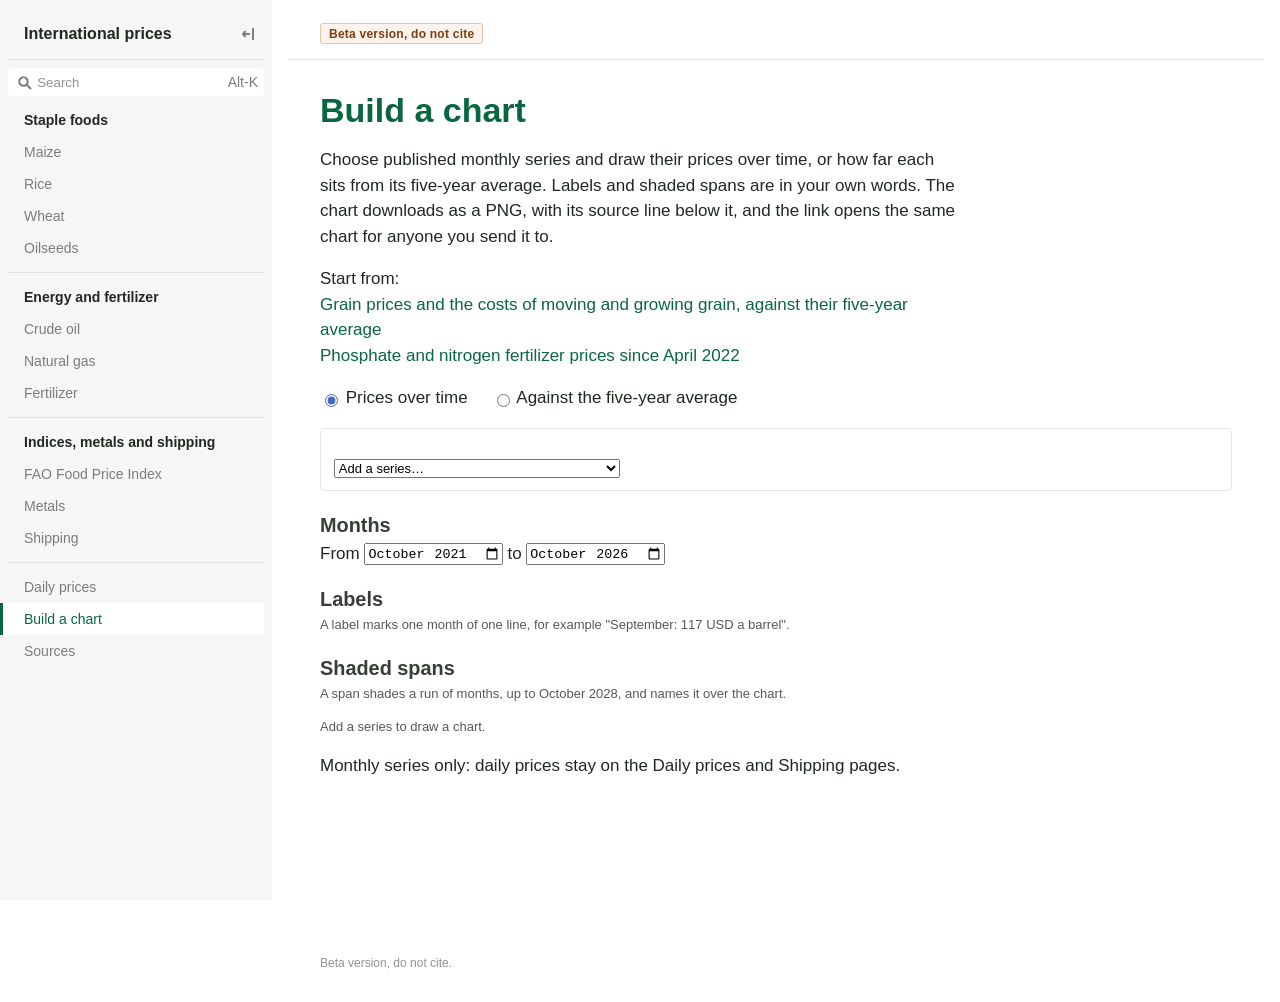
==== commit ce3f9e6a: "Site build" ====
--- a/build.html
+++ b/build.html
@@ -10,80 +10,75 @@
 <link rel="preload" as="style" href="./_import/style.e41ddd15.css">
 <link rel="stylesheet" type="text/css" href="https://fonts.googleapis.com/css2?family=Source+Serif+4:ital,opsz,wght@0,8..60,200..900;1,8..60,200..900&amp;display=swap" crossorigin>
 <link rel="stylesheet" type="text/css" href="./_import/style.e41ddd15.css">
-<link rel="modulepreload" href="./_observablehq/client.f1702668.js">
+<link rel="modulepreload" href="./_observablehq/client.ca616e14.js">
 <link rel="modulepreload" href="./_observablehq/runtime.fa9f71c0.js">
-<link rel="modulepreload" href="./_observablehq/stdlib.4fcd34c5.js">
-<link rel="modulepreload" href="./_import/components/builder.ec21d744.js">
-<link rel="modulepreload" href="./_import/components/fonts.6c240c9a.js">
-<link rel="modulepreload" href="./_import/components/builderState.0064c1c8.js">
-<link rel="modulepreload" href="./_import/components/commodity.53223391.js">
+<link rel="modulepreload" href="./_observablehq/stdlib.8ab8c2e4.js">
+<link rel="modulepreload" href="./_import/components/builder.cd147309.js">
+<link rel="modulepreload" href="./_import/components/fonts.28beb698.js">
+<link rel="modulepreload" href="./_import/components/builderState.09ac28af.js">
+<link rel="modulepreload" href="./_import/components/commodity.6d6f8581.js">
 <link rel="modulepreload" href="./_import/components/format.6a7f54bb.js">
-<link rel="modulepreload" href="./_import/components/gapChart.2d4d437c.js">
-<link rel="modulepreload" href="./_import/components/priceChart.651ab6d5.js">
+<link rel="modulepreload" href="./_import/components/gapChart.44089290.js">
+<link rel="modulepreload" href="./_import/components/priceChart.bce711f0.js">
 <link rel="modulepreload" href="./_import/components/sources.8a8f940e.js">
 <link rel="modulepreload" href="./_npm/htl@1.0.0/11521f02.js">
 <link rel="modulepreload" href="./_import/components/latest.011583db.js">
 <link rel="modulepreload" href="./_import/components/quoteTable.b9e78dae.js">
-<link rel="modulepreload" href="./_import/components/chartData.cd747b9e.js">
-<link rel="modulepreload" href="./_import/components/png.6f580b3e.js">
-<link rel="modulepreload" href="./_npm/@observablehq/plot@0.6.17/93ce672e.js">
+<link rel="modulepreload" href="./_import/components/chartData.f71c7d5a.js">
+<link rel="modulepreload" href="./_import/components/png.cca728b1.js">
+<link rel="modulepreload" href="./_npm/@observablehq/plot@0.6.19/2e9f152c.js">
+<link rel="modulepreload" href="./_import/components/chartLayout.7e1b50ab.js">
 <link rel="modulepreload" href="./_npm/apache-arrow@21.2.0/63b06f0b.js">
 <link rel="modulepreload" href="./_npm/parquet-wasm@0.9.0/bd2cf640.js">
-<link rel="modulepreload" href="./_npm/d3@7.9.0/080cf928.js">
-<link rel="modulepreload" href="./_npm/isoformat@0.2.1/604cb63b.js">
-<link rel="modulepreload" href="./_npm/interval-tree-1d@1.0.4/f53f17b2.js">
+<link rel="modulepreload" href="./_npm/d3@7.9.2/172963d6.js">
 <link rel="modulepreload" href="./_npm/tslib@2.9.1/2dc082bf.js">
 <link rel="modulepreload" href="./_npm/flatbuffers@25.9.23/c8db6147.js">
-<link rel="modulepreload" href="./_npm/d3-array@3.2.4/b8e751b6.js">
-<link rel="modulepreload" href="./_npm/d3-axis@3.0.0/c662ea05.js">
-<link rel="modulepreload" href="./_npm/d3-brush@3.0.0/d162d8c6.js">
-<link rel="modulepreload" href="./_npm/d3-chord@3.0.1/5cedd0be.js">
-<link rel="modulepreload" href="./_npm/d3-color@3.1.0/65d51007.js">
-<link rel="modulepreload" href="./_npm/d3-contour@4.0.2/c576a91a.js">
-<link rel="modulepreload" href="./_npm/d3-delaunay@6.0.4/8b43826d.js">
-<link rel="modulepreload" href="./_npm/d3-dispatch@3.0.1/3fb06f14.js">
-<link rel="modulepreload" href="./_npm/d3-drag@3.0.0/20b76948.js">
-<link rel="modulepreload" href="./_npm/d3-dsv@3.0.1/097745a2.js">
-<link rel="modulepreload" href="./_npm/d3-ease@3.0.1/8683b012.js">
-<link rel="modulepreload" href="./_npm/d3-fetch@3.0.1/5c319046.js">
-<link rel="modulepreload" href="./_npm/d3-force@3.0.0/33924f3e.js">
-<link rel="modulepreload" href="./_npm/d3-format@3.1.2/8d67a1ae.js">
-<link rel="modulepreload" href="./_npm/d3-geo@3.1.1/8037bd0b.js">
-<link rel="modulepreload" href="./_npm/d3-hierarchy@3.1.2/a9ba0229.js">
-<link rel="modulepreload" href="./_npm/d3-interpolate@3.0.1/e0a47f97.js">
-<link rel="modulepreload" href="./_npm/d3-path@3.1.0/f9e9e0ab.js">
-<link rel="modulepreload" href="./_npm/d3-polygon@3.0.1/2da8eb3b.js">
-<link rel="modulepreload" href="./_npm/d3-quadtree@3.0.1/09002e01.js">
-<link rel="modulepreload" href="./_npm/d3-random@3.0.1/5108797c.js">
-<link rel="modulepreload" href="./_npm/d3-scale@4.0.2/c9f2571b.js">
-<link rel="modulepreload" href="./_npm/d3-scale-chromatic@3.1.0/f3c78e0d.js">
-<link rel="modulepreload" href="./_npm/d3-selection@3.0.0/28717d05.js">
-<link rel="modulepreload" href="./_npm/d3-shape@3.2.0/7c6e2a50.js">
-<link rel="modulepreload" href="./_npm/d3-time@3.1.0/3d1d57c6.js">
-<link rel="modulepreload" href="./_npm/d3-time-format@4.1.0/643581a8.js">
-<link rel="modulepreload" href="./_npm/d3-timer@3.0.1/e99232db.js">
-<link rel="modulepreload" href="./_npm/d3-transition@3.0.1/bd07fd9a.js">
-<link rel="modulepreload" href="./_npm/d3-zoom@3.0.0/d09f7cc9.js">
-<link rel="modulepreload" href="./_npm/binary-search-bounds@2.0.5/5f640032.js">
-<link rel="modulepreload" href="./_npm/internmap@2.0.3/af036d7e.js">
-<link rel="modulepreload" href="./_npm/delaunator@5.1.0/7b06abe7.js">
-<link rel="modulepreload" href="./_npm/robust-predicates@3.0.3/b42f30a7.js">
+<link rel="modulepreload" href="./_npm/d3-array@3.2.5/52d144d7.js">
+<link rel="modulepreload" href="./_npm/d3-axis@3.0.1/c0e5fbdf.js">
+<link rel="modulepreload" href="./_npm/d3-brush@3.0.1/321ca391.js">
+<link rel="modulepreload" href="./_npm/d3-chord@3.0.2/468a53d3.js">
+<link rel="modulepreload" href="./_npm/d3-color@3.1.1/91613843.js">
+<link rel="modulepreload" href="./_npm/d3-contour@4.0.3/8e79d948.js">
+<link rel="modulepreload" href="./_npm/d3-delaunay@6.0.6/d6c84ddb.js">
+<link rel="modulepreload" href="./_npm/d3-dispatch@3.0.2/a70bd0ef.js">
+<link rel="modulepreload" href="./_npm/d3-drag@3.0.1/47229f37.js">
+<link rel="modulepreload" href="./_npm/d3-dsv@3.0.2/4a4147a2.js">
+<link rel="modulepreload" href="./_npm/d3-ease@3.0.2/ca4f77fd.js">
+<link rel="modulepreload" href="./_npm/d3-fetch@3.0.2/eef84249.js">
+<link rel="modulepreload" href="./_npm/d3-force@3.0.1/c1b23a7b.js">
+<link rel="modulepreload" href="./_npm/d3-format@3.1.3/b1442952.js">
+<link rel="modulepreload" href="./_npm/d3-geo@3.1.2/e07dc79e.js">
+<link rel="modulepreload" href="./_npm/d3-hierarchy@3.1.3/d3b0a1aa.js">
+<link rel="modulepreload" href="./_npm/d3-interpolate@3.0.2/6de199be.js">
+<link rel="modulepreload" href="./_npm/d3-path@3.1.1/9eb769d3.js">
+<link rel="modulepreload" href="./_npm/d3-polygon@3.0.2/93595b54.js">
+<link rel="modulepreload" href="./_npm/d3-quadtree@3.0.2/80bafd54.js">
+<link rel="modulepreload" href="./_npm/d3-random@3.0.2/8bf3f736.js">
+<link rel="modulepreload" href="./_npm/d3-scale@4.0.3/d15d690b.js">
+<link rel="modulepreload" href="./_npm/d3-scale-chromatic@3.1.1/287966da.js">
+<link rel="modulepreload" href="./_npm/d3-selection@3.0.1/c4158eb5.js">
+<link rel="modulepreload" href="./_npm/d3-shape@3.2.1/a41eab18.js">
+<link rel="modulepreload" href="./_npm/d3-time@3.1.1/acaa76bc.js">
+<link rel="modulepreload" href="./_npm/d3-time-format@4.1.1/d561e9cd.js">
+<link rel="modulepreload" href="./_npm/d3-timer@3.0.2/ea7e7cf7.js">
+<link rel="modulepreload" href="./_npm/d3-transition@3.0.2/f861168f.js">
+<link rel="modulepreload" href="./_npm/d3-zoom@3.0.1/c1f09323.js">
 <link rel="icon" href="data:,"><meta name="robots" content="noindex">
 <script type="module">
 
-import {define} from "./_observablehq/client.f1702668.js";
-import {registerFile} from "./_observablehq/stdlib.4fcd34c5.js";
+import {define} from "./_observablehq/client.ca616e14.js";
+import {registerFile} from "./_observablehq/stdlib.8ab8c2e4.js";
 
-registerFile("./data/monthly/fpi.parquet", {"name":"./data/monthly/fpi.parquet","path":"./_file/data/monthly/fpi.cd164179.parquet","lastModified":1793461424431,"size":3063});
-registerFile("./data/monthly/history.parquet", {"name":"./data/monthly/history.parquet","path":"./_file/data/monthly/history.7e1f4023.parquet","lastModified":1793461424431,"size":44760});
-registerFile("./data/monthly/meta.json", {"name":"./data/monthly/meta.json","mimeType":"application/json","path":"./_file/data/monthly/meta.fbe0e3db.json","lastModified":1793461424431,"size":310});
-registerFile("./data/monthly/prices.parquet", {"name":"./data/monthly/prices.parquet","path":"./_file/data/monthly/prices.e11b3de3.parquet","lastModified":1793461424431,"size":10857});
-registerFile("./fonts/OpenSans-Bold.ttf", {"name":"./fonts/OpenSans-Bold.ttf","mimeType":"font/ttf","path":"./_file/fonts/OpenSans-Bold.5894a364.ttf","lastModified":1793461424433,"size":224592});
-registerFile("./fonts/OpenSans-Italic.ttf", {"name":"./fonts/OpenSans-Italic.ttf","mimeType":"font/ttf","path":"./_file/fonts/OpenSans-Italic.a54dc848.ttf","lastModified":1793461424433,"size":212896});
-registerFile("./fonts/OpenSans-Regular.ttf", {"name":"./fonts/OpenSans-Regular.ttf","mimeType":"font/ttf","path":"./_file/fonts/OpenSans-Regular.e64e508b.ttf","lastModified":1793461424433,"size":217360});
+registerFile("./data/monthly/fpi.parquet", {"name":"./data/monthly/fpi.parquet","path":"./_file/data/monthly/fpi.cd164179.parquet","lastModified":1794068706269,"size":3063});
+registerFile("./data/monthly/history.parquet", {"name":"./data/monthly/history.parquet","path":"./_file/data/monthly/history.f1e7b287.parquet","lastModified":1794068706270,"size":44986});
+registerFile("./data/monthly/meta.json", {"name":"./data/monthly/meta.json","mimeType":"application/json","path":"./_file/data/monthly/meta.40316b63.json","lastModified":1794068706270,"size":310});
+registerFile("./data/monthly/prices.parquet", {"name":"./data/monthly/prices.parquet","path":"./_file/data/monthly/prices.1fbb682c.parquet","lastModified":1794068706270,"size":10713});
+registerFile("./fonts/OpenSans-Bold.ttf", {"name":"./fonts/OpenSans-Bold.ttf","mimeType":"font/ttf","path":"./_file/fonts/OpenSans-Bold.5894a364.ttf","lastModified":1794068706271,"size":224592});
+registerFile("./fonts/OpenSans-Italic.ttf", {"name":"./fonts/OpenSans-Italic.ttf","mimeType":"font/ttf","path":"./_file/fonts/OpenSans-Italic.a54dc848.ttf","lastModified":1794068706272,"size":212896});
+registerFile("./fonts/OpenSans-Regular.ttf", {"name":"./fonts/OpenSans-Regular.ttf","mimeType":"font/ttf","path":"./_file/fonts/OpenSans-Regular.e64e508b.ttf","lastModified":1794068706272,"size":217360});
 
 define({id: "650b708c", inputs: ["FileAttachment"], outputs: ["builder","prices","history","fpi","meta"], body: async (FileAttachment) => {
-const {builder} = await import("./_import/components/builder.ec21d744.js");
+const {builder} = await import("./_import/components/builder.cd147309.js");
 const prices = FileAttachment("./data/monthly/prices.parquet").parquet();
 const history = FileAttachment("./data/monthly/history.parquet").parquet();
 const fpi = FileAttachment("./data/monthly/fpi.parquet").parquet();
